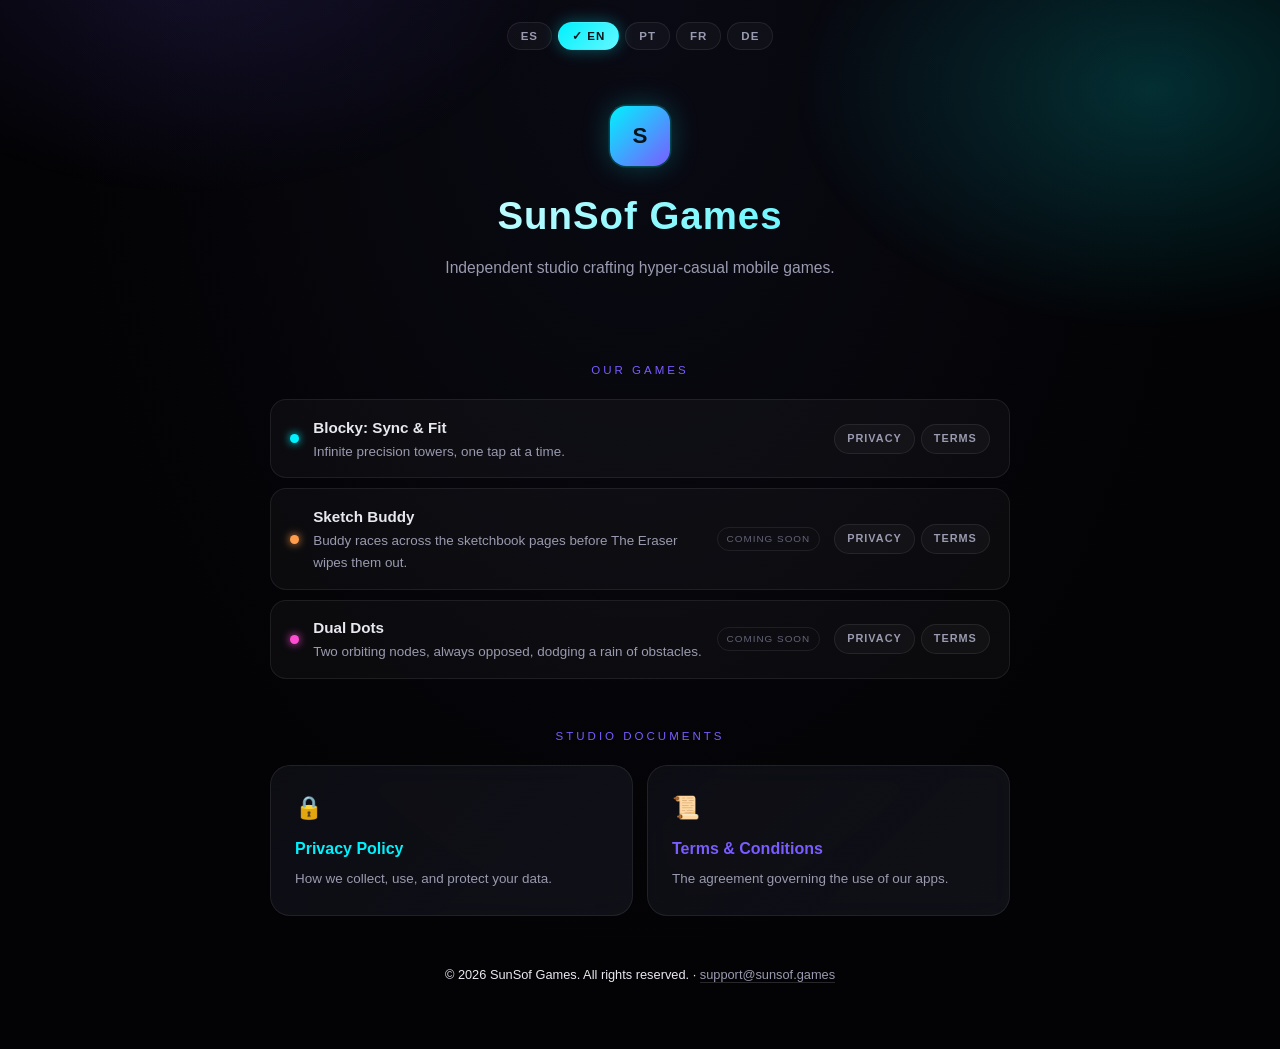
==== index.html @ 146847ab "Rework legal site to scale across the full game catalog Replaces the Blocky-only, hand-duplicated HT" ====
<!doctype html>
<!-- GENERADO por tools/build-legal.mjs — no editar a mano.
     Los juegos y sus descripciones viven en content/games.json. -->
<html lang="es">
  <head>
    <meta charset="utf-8" />
    <meta name="viewport" content="width=device-width, initial-scale=1" />
    <title>SunSof Games</title>
    <meta name="description" content="SunSof Games — independent mobile game studio. Games catalog and legal documents." />
    <link rel="icon" href="assets/icons/blocky-sync-fit.png" />
    <link rel="stylesheet" href="assets/legal.css" />
  </head>
  <body>
    <div class="lang-switch" id="langSwitch"></div>

    <div class="wrap">
      <header class="hero">
        <div class="brand-mark">S</div>
        <h1>SunSof Games</h1>
        <p class="subtitle" data-i18n="tagline"></p>
      </header>

      <section class="hub-section">
        <div class="section-label" data-i18n="gamesLabel"></div>
        <div class="game-list">
          <div class="game-card">
            <span class="game-dot" style="color: #00f2fe;"></span>
            <div class="game-meta">
              <h3>Blocky: Sync &amp; Fit</h3>
              <p data-i18n="game_blocky-sync-fit"></p>
            </div>
            
            <div class="game-docs">
              <a href="games/blocky-sync-fit/privacy.html" data-i18n="docPrivacy"></a>
              <a href="games/blocky-sync-fit/terms.html" data-i18n="docTerms"></a>
            </div>
          </div>
          <div class="game-card">
            <span class="game-dot" style="color: #ff9d4d;"></span>
            <div class="game-meta">
              <h3>Sketch Buddy</h3>
              <p data-i18n="game_sketch-buddy"></p>
            </div>
            <span class="game-soon" data-i18n="soon"></span>
            <div class="game-docs">
              <a href="games/sketch-buddy/privacy.html" data-i18n="docPrivacy"></a>
              <a href="games/sketch-buddy/terms.html" data-i18n="docTerms"></a>
            </div>
          </div>
          <div class="game-card">
            <span class="game-dot" style="color: #ff4dd2;"></span>
            <div class="game-meta">
              <h3>Dual Dots</h3>
              <p data-i18n="game_dual-dots"></p>
            </div>
            <span class="game-soon" data-i18n="soon"></span>
            <div class="game-docs">
              <a href="games/dual-dots/privacy.html" data-i18n="docPrivacy"></a>
              <a href="games/dual-dots/terms.html" data-i18n="docTerms"></a>
            </div>
          </div>
        </div>
      </section>

      <section class="hub-section">
        <div class="section-label" data-i18n="legalLabel"></div>
        <div class="legal-grid">
          <a class="legal-card privacy" href="privacy-policy.html">
            <span class="icon">🔒</span>
            <h3 data-i18n="privacyTitle"></h3>
            <p data-i18n="privacyDesc"></p>
          </a>
          <a class="legal-card terms" href="terms-conditions.html">
            <span class="icon">📜</span>
            <h3 data-i18n="termsTitle"></h3>
            <p data-i18n="termsDesc"></p>
          </a>
        </div>
      </section>

      <footer class="site-footer">
        <p>
          © 2026 SunSof Games. <span data-i18n="rights"></span> ·
          <a href="mailto:support@sunsof.games">support@sunsof.games</a>
        </p>
      </footer>
    </div>

    <script>
      var I18N = {
            "es": {
                  "tagline": "Estudio independiente de videojuegos móviles hiper-casuales.",
                  "gamesLabel": "Nuestros juegos",
                  "soon": "Próximamente",
                  "legalLabel": "Documentos del estudio",
                  "privacyTitle": "Política de Privacidad",
                  "privacyDesc": "Cómo recopilamos, usamos y protegemos tus datos.",
                  "termsTitle": "Términos y Condiciones",
                  "termsDesc": "El acuerdo que rige el uso de nuestras aplicaciones.",
                  "docPrivacy": "Privacidad",
                  "docTerms": "Términos",
                  "rights": "Todos los derechos reservados.",
                  "game_blocky-sync-fit": "Torres infinitas de precisión, un toque a la vez.",
                  "game_sketch-buddy": "Buddy corre por las páginas del cuaderno antes de que El Borrador las borre.",
                  "game_dual-dots": "Dos nodos en órbita, siempre opuestos, esquivando la lluvia de obstáculos."
            },
            "en": {
                  "tagline": "Independent studio crafting hyper-casual mobile games.",
                  "gamesLabel": "Our games",
                  "soon": "Coming soon",
                  "legalLabel": "Studio documents",
                  "privacyTitle": "Privacy Policy",
                  "privacyDesc": "How we collect, use, and protect your data.",
                  "termsTitle": "Terms &amp; Conditions",
                  "termsDesc": "The agreement governing the use of our apps.",
                  "docPrivacy": "Privacy",
                  "docTerms": "Terms",
                  "rights": "All rights reserved.",
                  "game_blocky-sync-fit": "Infinite precision towers, one tap at a time.",
                  "game_sketch-buddy": "Buddy races across the sketchbook pages before The Eraser wipes them out.",
                  "game_dual-dots": "Two orbiting nodes, always opposed, dodging a rain of obstacles."
            },
            "pt": {
                  "tagline": "Estúdio independente de jogos móveis hiper-casuais.",
                  "gamesLabel": "Nossos jogos",
                  "soon": "Em breve",
                  "legalLabel": "Documentos do estúdio",
                  "privacyTitle": "Política de Privacidade",
                  "privacyDesc": "Como coletamos, usamos e protegemos seus dados.",
                  "termsTitle": "Termos e Condições",
                  "termsDesc": "O acordo que rege o uso dos nossos aplicativos.",
                  "docPrivacy": "Privacidade",
                  "docTerms": "Termos",
                  "rights": "Todos os direitos reservados.",
                  "game_blocky-sync-fit": "Torres infinitas de precisão, um toque de cada vez.",
                  "game_sketch-buddy": "Buddy corre pelas páginas do caderno antes que A Borracha as apague.",
                  "game_dual-dots": "Dois nós em órbita, sempre opostos, desviando da chuva de obstáculos."
            },
            "fr": {
                  "tagline": "Studio indépendant de jeux mobiles hyper-casual.",
                  "gamesLabel": "Nos jeux",
                  "soon": "Bientôt disponible",
                  "legalLabel": "Documents du studio",
                  "privacyTitle": "Politique de Confidentialité",
                  "privacyDesc": "Comment nous collectons, utilisons et protégeons vos données.",
                  "termsTitle": "Conditions Générales",
                  "termsDesc": "L'accord régissant l'utilisation de nos applications.",
                  "docPrivacy": "Confidentialité",
                  "docTerms": "Conditions",
                  "rights": "Tous droits réservés.",
                  "game_blocky-sync-fit": "Tours infinies de précision, un tap à la fois.",
                  "game_sketch-buddy": "Buddy court sur les pages du carnet avant que La Gomme ne les efface.",
                  "game_dual-dots": "Deux nœuds en orbite, toujours opposés, esquivant une pluie d'obstacles."
            },
            "de": {
                  "tagline": "Unabhängiges Studio für Hyper-Casual-Mobile-Games.",
                  "gamesLabel": "Unsere Spiele",
                  "soon": "Demnächst",
                  "legalLabel": "Studio-Dokumente",
                  "privacyTitle": "Datenschutzrichtlinie",
                  "privacyDesc": "Wie wir deine Daten erheben, nutzen und schützen.",
                  "termsTitle": "Allgemeine Geschäftsbedingungen",
                  "termsDesc": "Die Vereinbarung zur Nutzung unserer Apps.",
                  "docPrivacy": "Datenschutz",
                  "docTerms": "AGB",
                  "rights": "Alle Rechte vorbehalten.",
                  "game_blocky-sync-fit": "Unendliche Präzisionstürme, ein Tap nach dem anderen.",
                  "game_sketch-buddy": "Buddy rennt über die Seiten des Skizzenbuchs, bevor Der Radierer sie auslöscht.",
                  "game_dual-dots": "Zwei kreisende Knoten, stets gegenüber, im Ausweichen vor Hindernissen."
            }
      };

      var SUPPORTED = ["es","en","pt","fr","de"];
      var LABELS = {"es":"ES","en":"EN","pt":"PT","fr":"FR","de":"DE"};

      function detectLang() {
        var saved = localStorage.getItem("sunsof_lang");
        if (saved && SUPPORTED.indexOf(saved) !== -1) return saved;
        var nav = (navigator.language || "en").slice(0, 2).toLowerCase();
        return SUPPORTED.indexOf(nav) !== -1 ? nav : "en";
      }

      function applyLang(lang) {
        var d = I18N[lang] || I18N.en;
        document.documentElement.setAttribute("lang", lang);
        document.querySelectorAll("[data-i18n]").forEach(function (el) {
          var key = el.getAttribute("data-i18n");
          if (d[key] != null) el.innerHTML = d[key];
        });
        document.querySelectorAll("#langSwitch button").forEach(function (btn) {
          btn.classList.toggle("active", btn.dataset.lang === lang);
        });
        localStorage.setItem("sunsof_lang", lang);
      }

      var switchEl = document.getElementById("langSwitch");
      SUPPORTED.forEach(function (lang) {
        var btn = document.createElement("button");
        btn.type = "button";
        btn.dataset.lang = lang;
        btn.textContent = LABELS[lang];
        btn.addEventListener("click", function () { applyLang(lang); });
        switchEl.appendChild(btn);
      });

      applyLang(detectLang());
    </script>
  </body>
</html>
---- assets/legal.css ----
/* ============================================================================
   SunSof Games — hoja de estilos ÚNICA para el hub y todos los documentos
   legales. Antes vivía triplicada en línea dentro de index/privacy/terms; un
   cambio de marca obligaba a editar tres archivos y mantenerlos sincronizados
   a mano. Ahora hay un solo dueño del look, y cada juego solo aporta su color
   de acento vía la variable --accent que el generador escribe inline en <body>.
   ========================================================================== */

:root {
  --bg-0: #030305;
  --bg-1: #0a0a14;
  --panel: rgba(255, 255, 255, 0.03);
  --panel-strong: linear-gradient(135deg, rgba(16, 16, 24, 0.78), rgba(24, 24, 36, 0.6));
  --panel-border: rgba(255, 255, 255, 0.08);
  --neon-cyan: #00f2fe;
  --neon-violet: #7a5cff;
  --neon-gold: #ffd700;
  --text-main: #e8e8f0;
  --text-dim: #9a9ab0;
  --text-faint: #64647a;

  /* Color de acento del documento. Cada juego lo sobreescribe; los documentos
     del estudio se quedan con el cian de marca. */
  --accent: var(--neon-cyan);
  --accent-soft: rgba(0, 242, 254, 0.18);
}

* { box-sizing: border-box; }

html { scroll-behavior: smooth; }

body {
  margin: 0;
  font-family: "Rajdhani", "Segoe UI", "Helvetica Neue", Helvetica, Arial, sans-serif;
  background: radial-gradient(ellipse at top, var(--bg-1) 0%, var(--bg-0) 65%);
  color: var(--text-main);
  line-height: 1.65;
  -webkit-font-smoothing: antialiased;
}

/* Glow ambiental, puramente decorativo. */
body::before {
  content: "";
  position: fixed;
  inset: 0;
  z-index: -1;
  pointer-events: none;
  background:
    radial-gradient(600px 400px at 15% -5%, rgba(122, 92, 255, 0.14), transparent 60%),
    radial-gradient(600px 400px at 90% 10%, var(--accent-soft), transparent 60%);
}

h1, h2, h3 {
  font-family: "Orbitron", "Segoe UI", "Helvetica Neue", Arial, sans-serif;
  font-weight: 700;
  margin: 0;
}

.wrap {
  max-width: 780px;
  margin: 0 auto;
  padding: 0 1.25rem 4rem;
}

/* ---------- Hero ---------- */
header.hero {
  padding: 3.5rem 0 2rem;
  text-align: center;
}

.brand-mark {
  width: 60px;
  height: 60px;
  margin: 0 auto 1.1rem;
  border-radius: 16px;
  display: flex;
  align-items: center;
  justify-content: center;
  font-family: "Orbitron", "Helvetica Neue", Arial, sans-serif;
  font-size: 1.4rem;
  font-weight: 700;
  color: #04141a;
  background: linear-gradient(135deg, var(--accent), var(--neon-violet));
  box-shadow: 0 0 0 1.5px var(--accent-soft), 0 0 28px rgba(0, 242, 254, 0.25);
  overflow: hidden;
}

.brand-mark img {
  width: 100%;
  height: 100%;
  object-fit: cover;
  display: block;
}

.eyebrow {
  display: inline-block;
  font-size: 0.72rem;
  letter-spacing: 4px;
  text-transform: uppercase;
  color: var(--accent);
  text-shadow: 0 0 12px var(--accent-soft);
  margin-bottom: 0.6rem;
}

h1 {
  font-size: clamp(1.7rem, 5vw, 2.4rem);
  letter-spacing: 1px;
  margin: 0 0 0.5rem;
  background: linear-gradient(135deg, #ffffff, var(--accent) 120%);
  -webkit-background-clip: text;
  background-clip: text;
  color: transparent;
}

.subtitle {
  color: var(--text-dim);
  font-size: 0.98rem;
  margin: 0;
  max-width: 560px;
  margin-inline: auto;
}

.subtitle strong {
  color: var(--text-main);
  font-weight: 600;
}

/* Chip con el package name — le dice a un revisor de Play, de un vistazo,
   exactamente a qué app aplica el documento. */
.app-id {
  display: inline-block;
  font-family: ui-monospace, SFMono-Regular, Menlo, monospace;
  font-size: 0.74rem;
  letter-spacing: 0.5px;
  color: var(--text-dim);
  background: rgba(255, 255, 255, 0.04);
  border: 1px solid var(--panel-border);
  padding: 3px 10px;
  border-radius: 999px;
  margin-top: 0.9rem;
}

/* ---------- Navegación entre documentos ---------- */
nav.doc-switch {
  display: flex;
  justify-content: center;
  gap: 10px;
  margin: 1.6rem 0 0;
  flex-wrap: wrap;
}

nav.doc-switch a {
  display: inline-flex;
  align-items: center;
  gap: 8px;
  padding: 10px 20px;
  border-radius: 999px;
  text-decoration: none;
  font-size: 0.82rem;
  letter-spacing: 1.5px;
  text-transform: uppercase;
  font-weight: 600;
  border: 1px solid var(--panel-border);
  background: var(--panel);
  color: var(--text-dim);
  transition: all 0.25s cubic-bezier(0.175, 0.885, 0.32, 1.275);
}

nav.doc-switch a:hover { transform: translateY(-1px); }

nav.doc-switch a.active {
  color: #04141a;
  background: linear-gradient(135deg, var(--accent), #63f6ff);
  border-color: transparent;
  box-shadow: 0 0 22px var(--accent-soft);
}

nav.doc-switch a.inactive { border-color: rgba(122, 92, 255, 0.3); }

nav.doc-switch a.inactive:hover {
  border-color: var(--neon-violet);
  color: var(--text-main);
  box-shadow: 0 0 18px rgba(122, 92, 255, 0.25);
}

/* ---------- Tarjeta de contenido ---------- */
main.card {
  margin-top: 2.5rem;
  background: var(--panel-strong);
  backdrop-filter: blur(14px);
  -webkit-backdrop-filter: blur(14px);
  border: 1px solid var(--accent-soft);
  border-radius: 26px;
  padding: clamp(1.5rem, 4vw, 3rem);
  box-shadow: 0 20px 60px rgba(0, 0, 0, 0.45);
}

.updated-badge {
  display: inline-flex;
  align-items: center;
  gap: 8px;
  font-size: 0.78rem;
  letter-spacing: 1px;
  color: var(--neon-gold);
  background: rgba(255, 215, 0, 0.08);
  border: 1px solid rgba(255, 215, 0, 0.25);
  padding: 6px 14px;
  border-radius: 999px;
  margin-bottom: 2rem;
}

section {
  margin-bottom: 2.1rem;
  scroll-margin-top: 1.5rem;
}

section:last-of-type { margin-bottom: 0; }

h2 {
  font-size: 1.05rem;
  letter-spacing: 1.5px;
  text-transform: uppercase;
  color: var(--accent);
  margin: 0 0 0.85rem;
  padding-bottom: 0.6rem;
  border-bottom: 1px solid var(--accent-soft);
}

p { margin: 0 0 0.9rem; color: var(--text-main); }
p:last-child { margin-bottom: 0; }

ul { margin: 0 0 0.9rem; padding-left: 1.3rem; }
ul:last-child { margin-bottom: 0; }

li { margin-bottom: 0.45rem; color: var(--text-main); }
li::marker { color: var(--neon-violet); }

a {
  color: var(--accent);
  text-decoration: none;
  border-bottom: 1px solid var(--accent-soft);
  transition: border-color 0.2s ease, color 0.2s ease;
}

a:hover { color: #ffffff; border-color: currentColor; }

code {
  font-family: ui-monospace, SFMono-Regular, Menlo, monospace;
  font-size: 0.88em;
  color: var(--text-dim);
  background: rgba(255, 255, 255, 0.04);
  border-radius: 5px;
  padding: 1px 5px;
}

.contact-chip {
  display: inline-block;
  font-family: ui-monospace, SFMono-Regular, Menlo, monospace;
  font-size: 0.85em;
  color: var(--text-main);
  background: rgba(255, 255, 255, 0.05);
  border: 1px solid var(--panel-border);
  padding: 1px 8px;
  border-radius: 6px;
  border-bottom: none;
}

.toc {
  display: grid;
  grid-template-columns: repeat(auto-fill, minmax(190px, 1fr));
  gap: 8px;
  margin: 0 0 2.4rem;
  padding: 0;
  list-style: none;
}

.toc li { margin: 0; }
.toc li::marker { content: none; }

.toc a {
  display: block;
  border: 1px solid rgba(255, 255, 255, 0.07);
  background: rgba(255, 255, 255, 0.02);
  border-radius: 12px;
  padding: 9px 12px;
  font-size: 0.82rem;
  color: var(--text-dim);
  transition: all 0.2s ease;
}

.toc a:hover {
  color: var(--accent);
  border-color: var(--accent-soft);
  background: rgba(0, 242, 254, 0.05);
}

/* ---------- Hub: catálogo de juegos ---------- */
.section-label {
  font-size: 0.72rem;
  letter-spacing: 3px;
  text-transform: uppercase;
  color: var(--neon-violet);
  text-align: center;
  margin-bottom: 1.2rem;
}

.hub-section { margin-top: 3rem; }

.game-list {
  display: flex;
  flex-direction: column;
  gap: 10px;
}

.game-card {
  display: flex;
  align-items: center;
  gap: 14px;
  background: var(--panel);
  border: 1px solid var(--panel-border);
  border-radius: 16px;
  padding: 0.9rem 1.2rem;
  flex-wrap: wrap;
}

.game-dot {
  width: 9px;
  height: 9px;
  border-radius: 50%;
  flex-shrink: 0;
  box-shadow: 0 0 8px currentColor;
  background: currentColor;
}

.game-meta { flex: 1 1 200px; min-width: 0; }

.game-card h3 {
  font-size: 0.95rem;
  color: var(--text-main);
  margin-bottom: 1px;
}

.game-card p {
  margin: 0;
  color: var(--text-dim);
  font-size: 0.84rem;
}

.game-docs {
  display: flex;
  gap: 6px;
  flex-shrink: 0;
  flex-wrap: wrap;
}

.game-docs a {
  font-size: 0.68rem;
  letter-spacing: 1px;
  text-transform: uppercase;
  font-weight: 700;
  color: var(--text-dim);
  background: rgba(255, 255, 255, 0.03);
  border: 1px solid var(--panel-border);
  border-radius: 999px;
  padding: 5px 12px;
  text-decoration: none;
  transition: all 0.2s ease;
}

.game-docs a:hover {
  color: var(--text-main);
  border-color: var(--accent);
}

.game-soon {
  flex-shrink: 0;
  font-size: 0.62rem;
  letter-spacing: 1px;
  text-transform: uppercase;
  color: var(--text-faint);
  border: 1px solid var(--panel-border);
  padding: 3px 9px;
  border-radius: 999px;
}

/* ---------- Hub: tarjetas de documentos del estudio ---------- */
.legal-grid {
  display: grid;
  grid-template-columns: repeat(2, 1fr);
  gap: 14px;
}

@media (max-width: 560px) {
  .legal-grid { grid-template-columns: 1fr; }
}

.legal-card {
  display: block;
  background: var(--panel-strong);
  backdrop-filter: blur(14px);
  -webkit-backdrop-filter: blur(14px);
  border: 1px solid var(--panel-border);
  border-radius: 20px;
  padding: 1.5rem;
  text-decoration: none;
  transition: transform 0.2s ease, box-shadow 0.2s ease;
}

.legal-card:hover {
  transform: translateY(-3px);
  box-shadow: 0 18px 40px rgba(0, 0, 0, 0.4);
}

.legal-card .icon {
  font-size: 1.4rem;
  margin-bottom: 0.6rem;
  display: block;
}

.legal-card h3 {
  font-size: 1rem;
  color: var(--text-main);
  margin-bottom: 0.35rem;
}

.legal-card p {
  margin: 0;
  color: var(--text-dim);
  font-size: 0.84rem;
}

.legal-card.privacy h3 { color: var(--neon-cyan); }
.legal-card.terms h3 { color: var(--neon-violet); }

/* ---------- Selector de idioma (hub) ---------- */
.lang-switch {
  display: flex;
  justify-content: center;
  gap: 6px;
  padding: 1.4rem 0 0;
  flex-wrap: wrap;
}

.lang-switch button {
  font-family: inherit;
  font-size: 0.72rem;
  letter-spacing: 1px;
  text-transform: uppercase;
  font-weight: 700;
  color: var(--text-dim);
  background: var(--panel);
  border: 1px solid var(--panel-border);
  padding: 6px 13px;
  border-radius: 999px;
  cursor: pointer;
  transition: all 0.2s ease;
}

.lang-switch button:hover {
  color: var(--text-main);
  border-color: rgba(0, 242, 254, 0.3);
}

.lang-switch button.active {
  color: #04141a;
  background: linear-gradient(135deg, var(--neon-cyan), #63f6ff);
  border-color: transparent;
  box-shadow: 0 0 16px rgba(0, 242, 254, 0.35);
}

.lang-switch button.active::before { content: "✓ "; }

/* ---------- Footer ---------- */
footer.site-footer {
  text-align: center;
  margin-top: 3rem;
  color: var(--text-faint);
  font-size: 0.8rem;
}

footer.site-footer .brand {
  color: var(--text-dim);
  letter-spacing: 1px;
  text-transform: uppercase;
  font-size: 0.72rem;
  margin-bottom: 0.6rem;
}

footer.site-footer a {
  color: var(--text-dim);
  border-bottom-color: rgba(255, 255, 255, 0.15);
}

footer.site-footer a:hover { color: var(--accent); }

.generated-note {
  margin-top: 0.8rem;
  font-size: 0.7rem;
  color: var(--text-faint);
}

/* ---------- Volver arriba ---------- */
.back-to-top {
  position: fixed;
  right: 20px;
  bottom: 20px;
  width: 44px;
  height: 44px;
  border-radius: 50%;
  display: flex;
  align-items: center;
  justify-content: center;
  background: var(--panel-strong);
  backdrop-filter: blur(10px);
  border: 1px solid var(--accent-soft);
  color: var(--accent);
  text-decoration: none;
  font-size: 1.1rem;
  box-shadow: 0 8px 24px rgba(0, 0, 0, 0.4);
}

@media (min-width: 700px) {
  .back-to-top { display: none; }
}

@media (prefers-color-scheme: light) {
  /* Deliberado: los documentos legales se quedan en la superficie oscura OLED
     de la marca independientemente del tema del sistema, igual que la
     identidad Glassmorphism dentro del juego. */
}
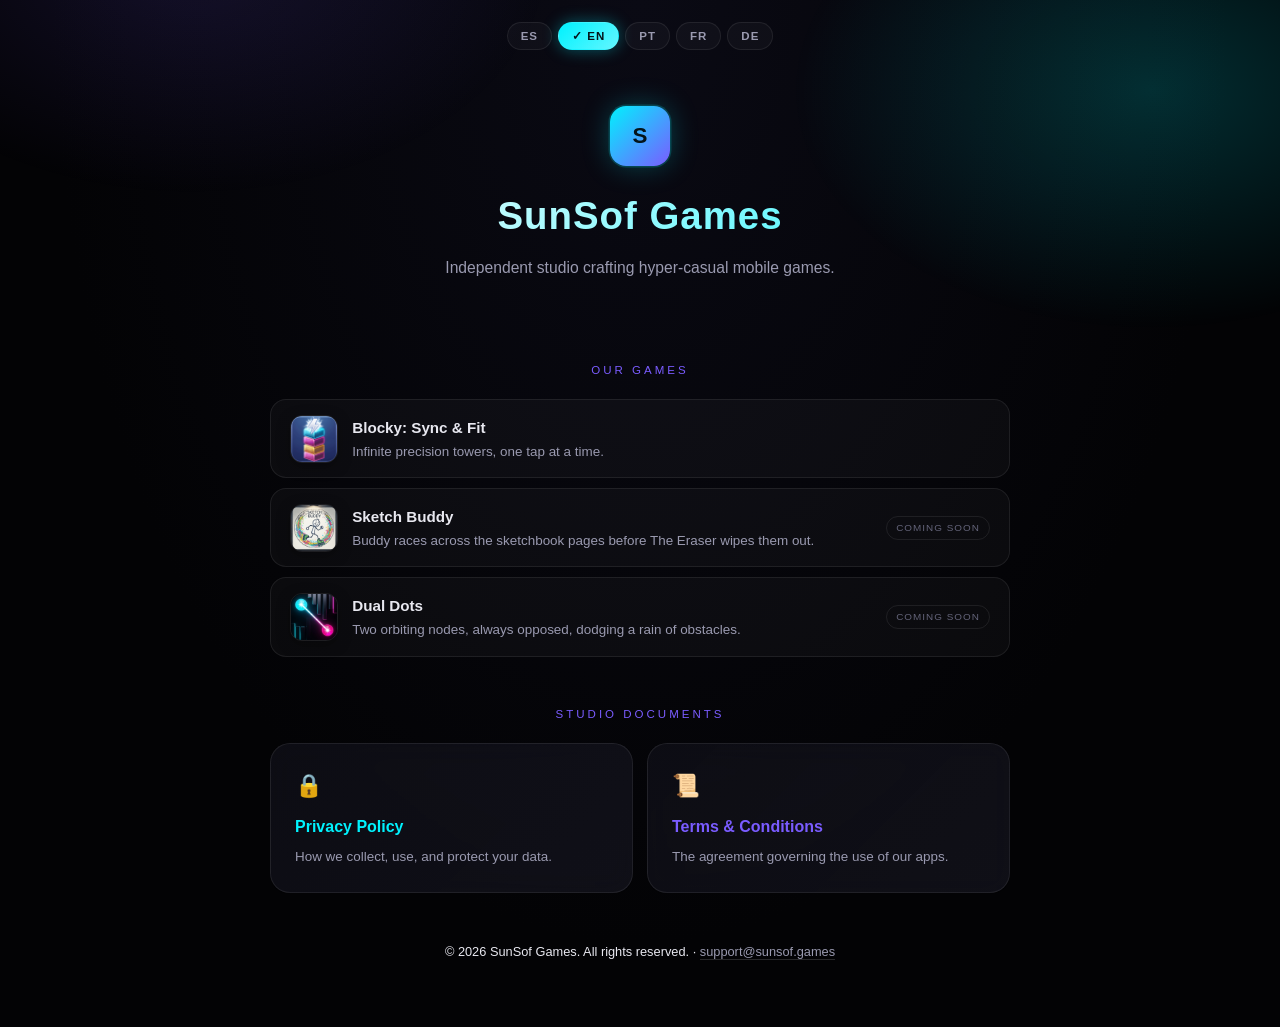
==== commit 8085c81c: "Unify legal docs into a single studio-wide policy, fix advertising copy Retires the per-app privacy." ====
--- a/index.html
+++ b/index.html
@@ -24,40 +24,28 @@
         <div class="section-label" data-i18n="gamesLabel"></div>
         <div class="game-list">
           <div class="game-card">
-            <span class="game-dot" style="color: #00f2fe;"></span>
+            <img class="game-icon" src="assets/icons/blocky-sync-fit.png" alt="" width="48" height="48" />
             <div class="game-meta">
               <h3>Blocky: Sync &amp; Fit</h3>
               <p data-i18n="game_blocky-sync-fit"></p>
             </div>
             
-            <div class="game-docs">
-              <a href="games/blocky-sync-fit/privacy.html" data-i18n="docPrivacy"></a>
-              <a href="games/blocky-sync-fit/terms.html" data-i18n="docTerms"></a>
-            </div>
           </div>
           <div class="game-card">
-            <span class="game-dot" style="color: #ff9d4d;"></span>
+            <img class="game-icon" src="assets/icons/sketch-buddy.png" alt="" width="48" height="48" />
             <div class="game-meta">
               <h3>Sketch Buddy</h3>
               <p data-i18n="game_sketch-buddy"></p>
             </div>
             <span class="game-soon" data-i18n="soon"></span>
-            <div class="game-docs">
-              <a href="games/sketch-buddy/privacy.html" data-i18n="docPrivacy"></a>
-              <a href="games/sketch-buddy/terms.html" data-i18n="docTerms"></a>
-            </div>
           </div>
           <div class="game-card">
-            <span class="game-dot" style="color: #ff4dd2;"></span>
+            <img class="game-icon" src="assets/icons/dual-dots.png" alt="" width="48" height="48" />
             <div class="game-meta">
               <h3>Dual Dots</h3>
               <p data-i18n="game_dual-dots"></p>
             </div>
             <span class="game-soon" data-i18n="soon"></span>
-            <div class="game-docs">
-              <a href="games/dual-dots/privacy.html" data-i18n="docPrivacy"></a>
-              <a href="games/dual-dots/terms.html" data-i18n="docTerms"></a>
-            </div>
           </div>
         </div>
       </section>
@@ -97,8 +85,6 @@
                   "privacyDesc": "Cómo recopilamos, usamos y protegemos tus datos.",
                   "termsTitle": "Términos y Condiciones",
                   "termsDesc": "El acuerdo que rige el uso de nuestras aplicaciones.",
-                  "docPrivacy": "Privacidad",
-                  "docTerms": "Términos",
                   "rights": "Todos los derechos reservados.",
                   "game_blocky-sync-fit": "Torres infinitas de precisión, un toque a la vez.",
                   "game_sketch-buddy": "Buddy corre por las páginas del cuaderno antes de que El Borrador las borre.",
@@ -113,8 +99,6 @@
                   "privacyDesc": "How we collect, use, and protect your data.",
                   "termsTitle": "Terms &amp; Conditions",
                   "termsDesc": "The agreement governing the use of our apps.",
-                  "docPrivacy": "Privacy",
-                  "docTerms": "Terms",
                   "rights": "All rights reserved.",
                   "game_blocky-sync-fit": "Infinite precision towers, one tap at a time.",
                   "game_sketch-buddy": "Buddy races across the sketchbook pages before The Eraser wipes them out.",
@@ -129,8 +113,6 @@
                   "privacyDesc": "Como coletamos, usamos e protegemos seus dados.",
                   "termsTitle": "Termos e Condições",
                   "termsDesc": "O acordo que rege o uso dos nossos aplicativos.",
-                  "docPrivacy": "Privacidade",
-                  "docTerms": "Termos",
                   "rights": "Todos os direitos reservados.",
                   "game_blocky-sync-fit": "Torres infinitas de precisão, um toque de cada vez.",
                   "game_sketch-buddy": "Buddy corre pelas páginas do caderno antes que A Borracha as apague.",
@@ -145,8 +127,6 @@
                   "privacyDesc": "Comment nous collectons, utilisons et protégeons vos données.",
                   "termsTitle": "Conditions Générales",
                   "termsDesc": "L'accord régissant l'utilisation de nos applications.",
-                  "docPrivacy": "Confidentialité",
-                  "docTerms": "Conditions",
                   "rights": "Tous droits réservés.",
                   "game_blocky-sync-fit": "Tours infinies de précision, un tap à la fois.",
                   "game_sketch-buddy": "Buddy court sur les pages du carnet avant que La Gomme ne les efface.",
@@ -161,8 +141,6 @@
                   "privacyDesc": "Wie wir deine Daten erheben, nutzen und schützen.",
                   "termsTitle": "Allgemeine Geschäftsbedingungen",
                   "termsDesc": "Die Vereinbarung zur Nutzung unserer Apps.",
-                  "docPrivacy": "Datenschutz",
-                  "docTerms": "AGB",
                   "rights": "Alle Rechte vorbehalten.",
                   "game_blocky-sync-fit": "Unendliche Präzisionstürme, ein Tap nach dem anderen.",
                   "game_sketch-buddy": "Buddy rennt über die Seiten des Skizzenbuchs, bevor Der Radierer sie auslöscht.",
--- a/assets/legal.css
+++ b/assets/legal.css
@@ -323,13 +323,14 @@
   flex-wrap: wrap;
 }
 
-.game-dot {
-  width: 9px;
-  height: 9px;
-  border-radius: 50%;
+.game-icon {
+  width: 48px;
+  height: 48px;
+  border-radius: 12px;
   flex-shrink: 0;
-  box-shadow: 0 0 8px currentColor;
-  background: currentColor;
+  object-fit: cover;
+  border: 1px solid var(--panel-border);
+  box-shadow: 0 4px 14px rgba(0, 0, 0, 0.35);
 }
 
 .game-meta { flex: 1 1 200px; min-width: 0; }
@@ -344,32 +345,6 @@
   margin: 0;
   color: var(--text-dim);
   font-size: 0.84rem;
-}
-
-.game-docs {
-  display: flex;
-  gap: 6px;
-  flex-shrink: 0;
-  flex-wrap: wrap;
-}
-
-.game-docs a {
-  font-size: 0.68rem;
-  letter-spacing: 1px;
-  text-transform: uppercase;
-  font-weight: 700;
-  color: var(--text-dim);
-  background: rgba(255, 255, 255, 0.03);
-  border: 1px solid var(--panel-border);
-  border-radius: 999px;
-  padding: 5px 12px;
-  text-decoration: none;
-  transition: all 0.2s ease;
-}
-
-.game-docs a:hover {
-  color: var(--text-main);
-  border-color: var(--accent);
 }
 
 .game-soon {
